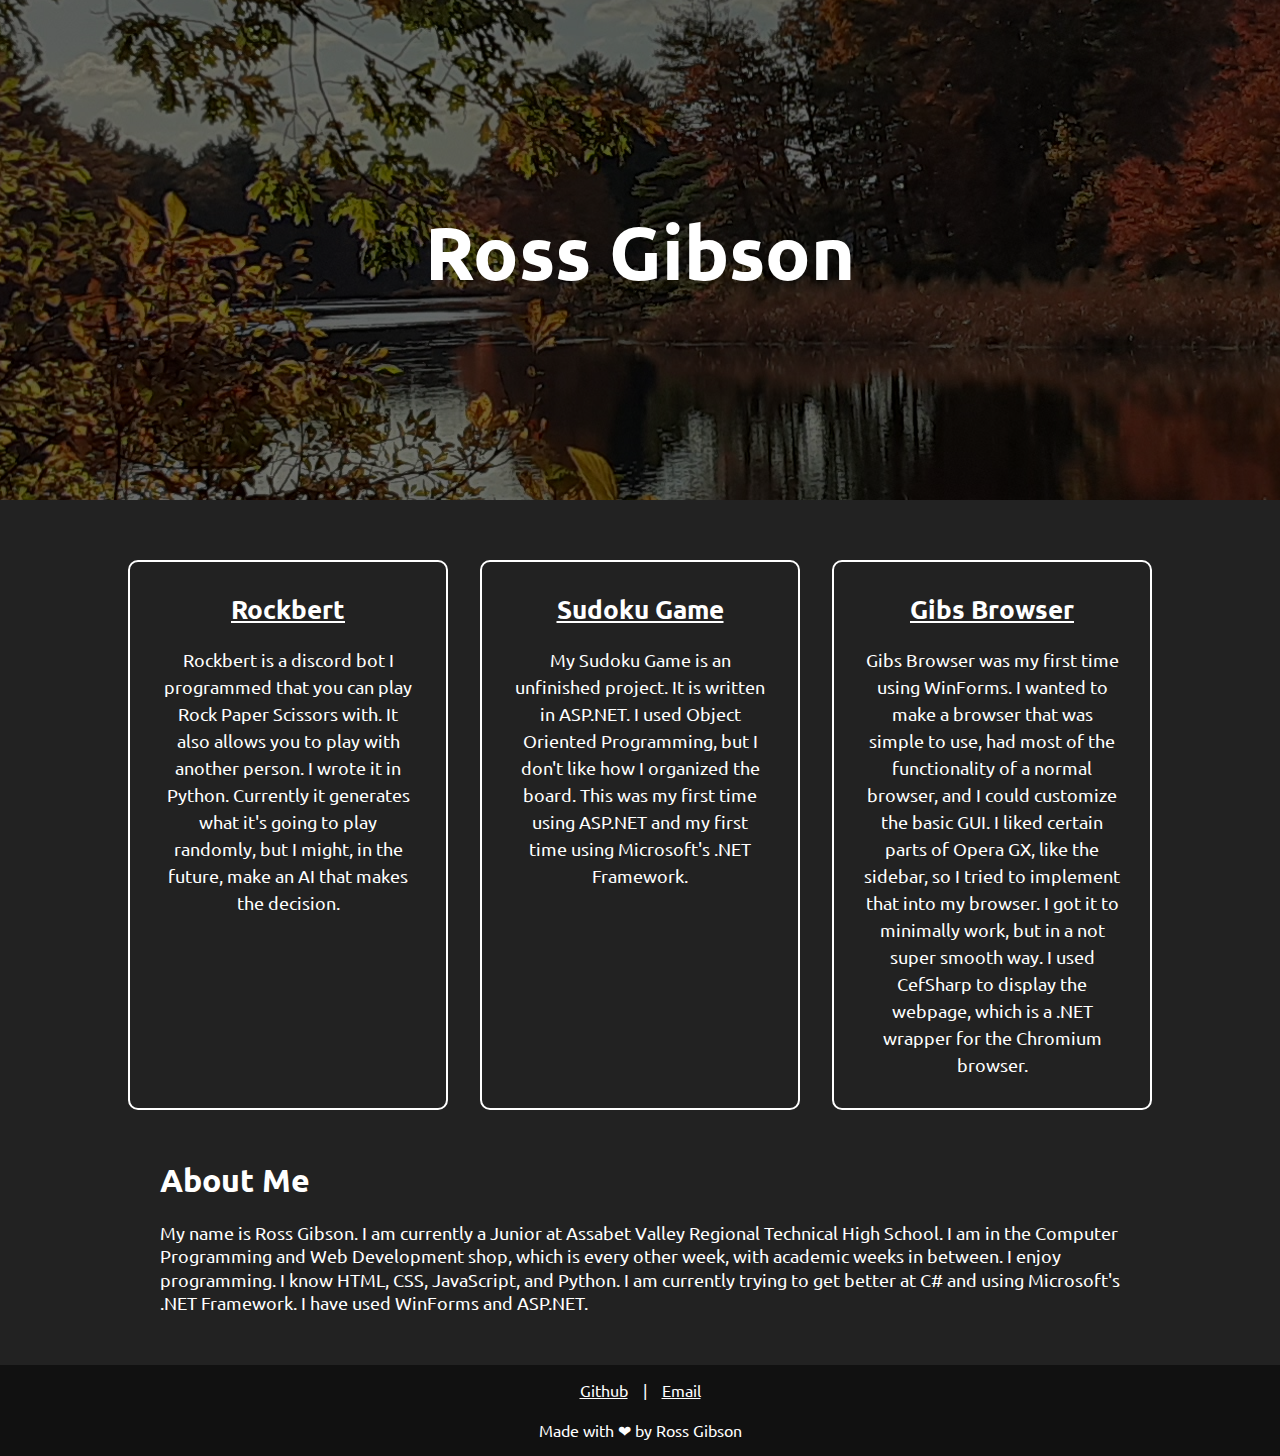
==== index.html @ e988751d "removed flask" ====
<!DOCTYPE html>
<html lang="en">

<head>
    <meta charset="UTF-8">
    <meta http-equiv="X-UA-Compatible" content="IE=edge">
    <meta name="viewport" content="width=device-width, initial-scale=1.0">
    <link rel="stylesheet" href="index.css">
    <title>Ross Gibson</title>
</head>

<body>
    <header>
        <div>
            <h1>Ross Gibson</h1>
        </div>
    </header>

    <main>
        <section>
            <div class="projects">
                <!-- <img src="plus-circle.svg"><br> -->
                <a href="https://github.com/A4R7bluep/Discord-Bots/blob/main/rpsbot.py/" target="_blank">Rockbert</a><br>
                <br>
                <p>
                    Rockbert is a discord bot I programmed that you can play Rock Paper Scissors with.
                    It also allows you to play with another person. I wrote it in Python. Currently it generates what it's going to play randomly,
                    but I might, in the future, make an AI that makes the decision.
                </p>
            </div>

            <div class="projects">
                <!-- <img src="plus-circle.svg"><br> -->
                <a href="https://www.github.com/A4R7bluep/SudokuGameDOTNET" target="_blank">Sudoku Game</a><br>
                <br>
                <p>
                    My Sudoku Game is an unfinished project. It is written in ASP.NET. I used Object Oriented Programming, 
                    but I don't like how I organized the board. This was my first time using ASP.NET and my first time using Microsoft's .NET Framework.
                </p>
            </div>

            <div class="projects">
                <!-- <img src="plus-circle.svg"><br> -->
                <a href="https://github.com/A4R7bluep/MyBrowser" target="_blank">Gibs Browser</a><br>
                <br>
                <p>
                    Gibs Browser was my first time using WinForms. I wanted to make a browser that was simple to use, 
                    had most of the functionality of a normal browser, and I could customize the basic GUI.
                    I liked certain parts of Opera GX, like the sidebar, so I tried to implement that into my browser. I got it to minimally work, but in a not super smooth way.
                    I used CefSharp to display the webpage, which is a .NET wrapper for the Chromium browser.
                </p>
            </div>
        </section>

        <article>
            <h1>About Me</h1><br>
            <p>
                My name is Ross Gibson. I am currently a Junior at Assabet Valley Regional Technical High School. 
                I am in the Computer Programming and Web Development shop, which is every other week, with academic weeks in between.
                I enjoy programming. I know HTML, CSS, JavaScript, and Python. I am currently trying to get better at C# and
                using Microsoft's .NET Framework. I have used WinForms and ASP.NET.
            </p>
        </article>
    </main>
    <footer>
        <p>
            <a href="https://www.github.com/A4R7bluep" target="_blank">Github</a>|<a href="mailto:rossgibson256@gmail.com" target="_blank">Email</a>
        </p><br>
        <p>Made with ❤ by Ross Gibson</p>
    </footer>
</body>

</html>
---- index.css ----
@import url('https://fonts.googleapis.com/css2?family=Ubuntu&display=swap');

* {
    padding: 0;
    margin: 0;
    font-family: "Ubuntu", sans-serif;
    /* border: 1px solid black; */
}

body {
    background-color: #222222;
}

header {
    background: url("header.jpg") no-repeat fixed;
    background-position: bottom center;
    height: 500px;
}

header div {
    background: rgba(0, 0, 0, 0.5);
    width: 100%;
    height: 100%;
    display: flex;
    justify-content: center;
    align-items: center;
}

header div h1 {
    color: white;
    text-align: center;
    font-size: 75px;
}

main {
    width: 80%;
    color: white;
    margin-left: auto;
    margin-right: auto;
}

section {
    display: flex;
    flex-wrap: wrap;
    justify-content: space-between;
    align-content: space-around;
}

div.projects {
    border: 2px solid white;
    padding: 30px;
    border-radius: 10px;
    width: 25%;
    text-align: center;
    float: left;
    margin-top: 60px;
    transition: background-color 0.5s;
}

div.projects a {
    font-size: 26px;
    color: white;
    font-weight: bold;
}

div.projects p {
    font-size: 18px;
    line-height: 1.5;
}

div.projects img {
    width: 150px;
    height: 150px;
    margin: 15px;
}

div.projects:hover {
    background-color: #111111;
}

article {
    margin-top: 50px;
    padding-bottom: 50px;
    max-width: 960px;
    margin-left: auto;
    margin-right: auto;
}

article h1 {
    font-size: 32px;
}

article p {
    font-size: 18px;
    line-height: 1.3;
}

footer,
footer a {
    color: white;
    text-align: center;
    padding: 15px;
    background-color: #111111;
}

/* Phone Styles */

@media screen and (max-device-width: 1199px) {
    div.projects {
        width: 40%;
    }
}

@media screen and (max-device-width: 799px) {
    header div h1 {
        font-size: 50px;
    }

    header {
        height: 200px;
    }

    div.projects {
        width: 100%;
        margin-top: 50px;
    }
}
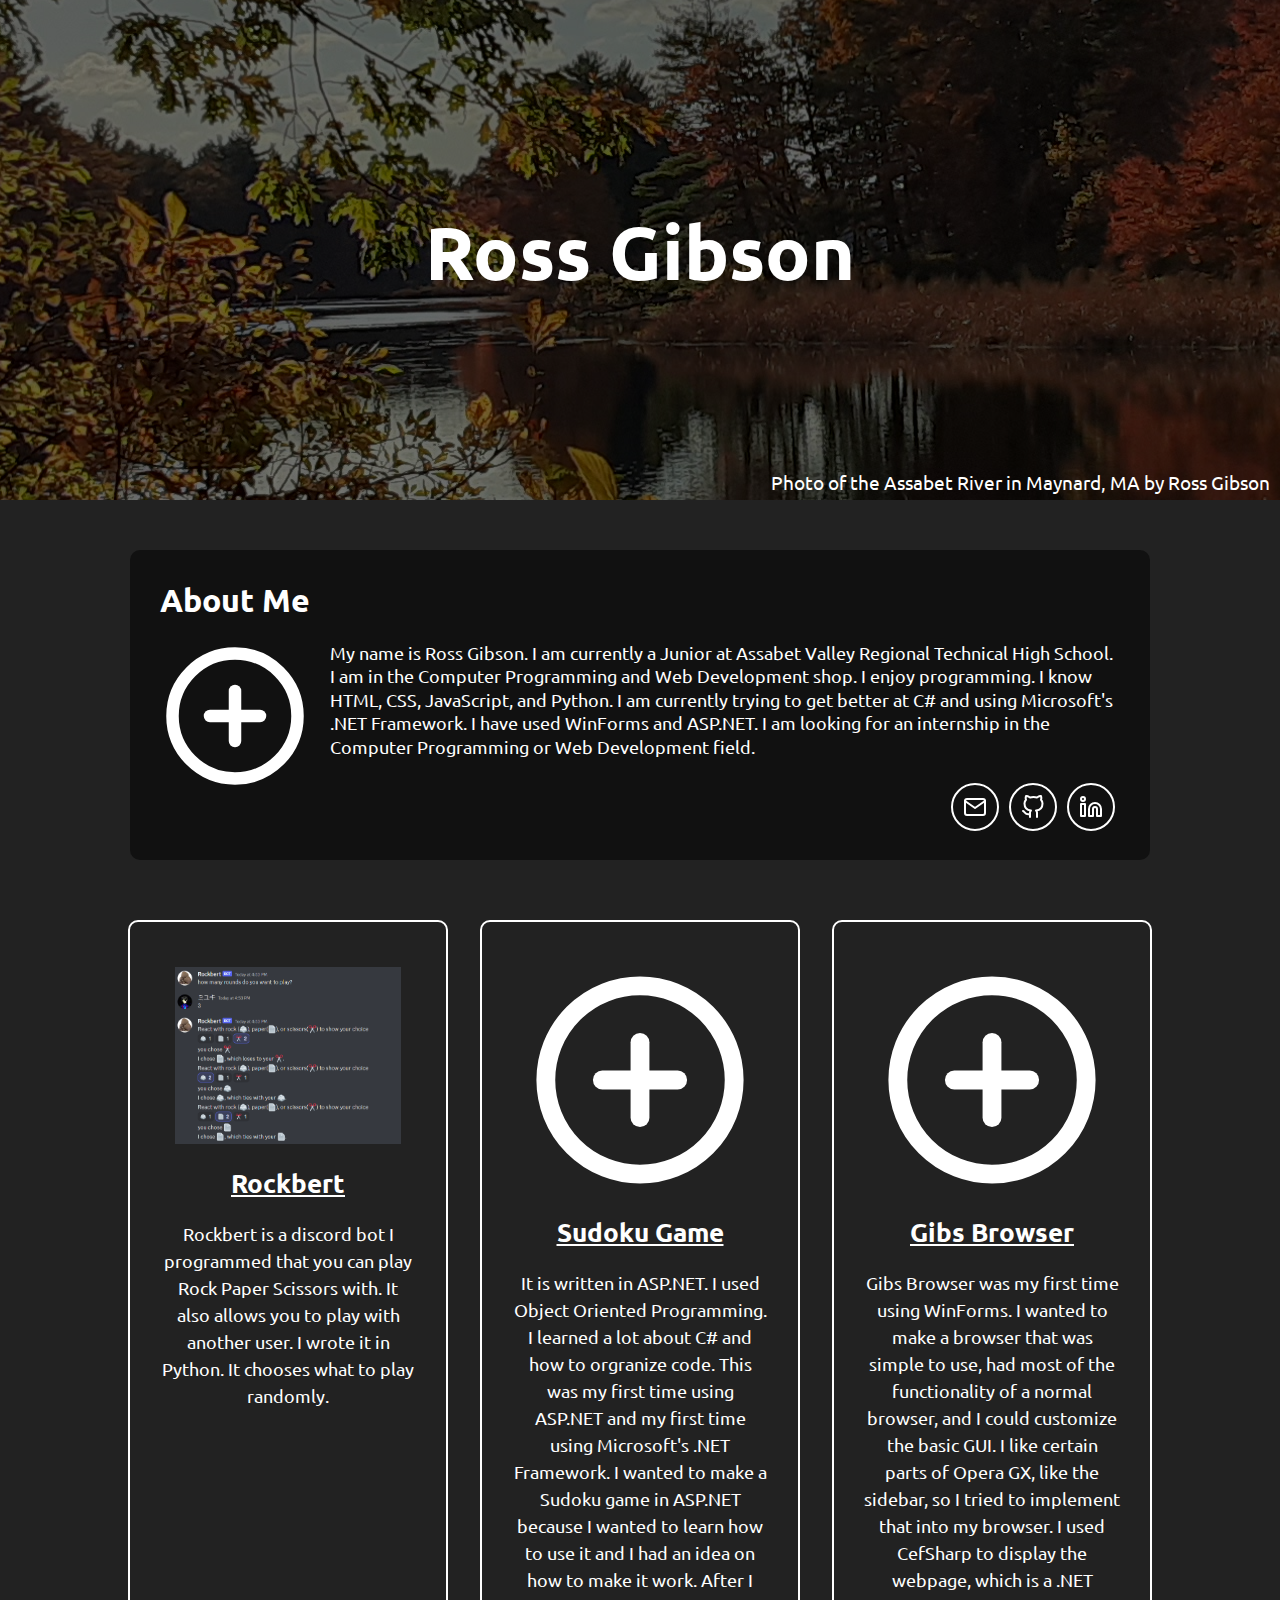
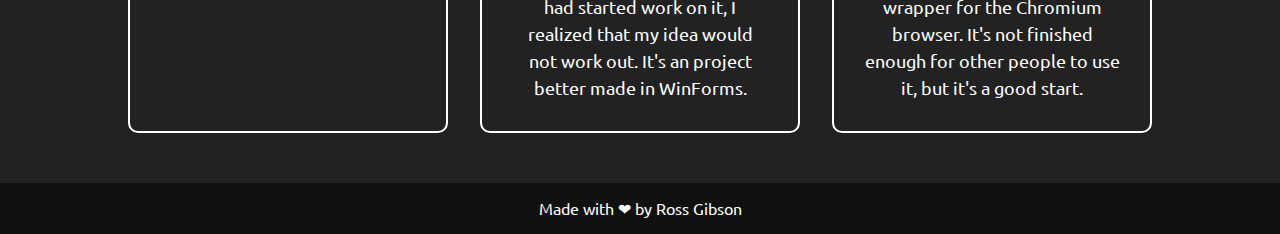
==== commit 61295dcb: "updated" ====
--- a/index.html
+++ b/index.html
@@ -13,59 +13,73 @@
     <header>
         <div>
             <h1>Ross Gibson</h1>
+            <h3>Photo of the Assabet River in Maynard, MA by Ross Gibson</h3>
         </div>
+
     </header>
 
     <main>
+        <article>
+            <h1>About Me</h1><br>
+            <img src="plus-circle.svg" id="userpic">
+            <p>
+                My name is Ross Gibson. I am currently a Junior at Assabet Valley Regional Technical High School.
+                I am in the Computer Programming and Web Development shop. I enjoy programming.
+                I know HTML, CSS, JavaScript, and Python. I am currently trying to get better at C# and
+                using Microsoft's .NET Framework. I have used WinForms and ASP.NET.
+                I am looking for an internship in the Computer Programming or Web Development field.
+            </p><br>
+
+            <div id="quickcontacts">
+                <a href="https://www.linkedin.com/in/ross-gibson-746a7a25b/" target="_blank"><img src="linkedin.svg" alt="Linkedin"></a>
+                <a href="https://www.github.com/A4R7bluep" target="_blank"><img src="github.svg" alt="Github"></a>
+                <a href="mailto:rossgibson256@gmail.com" target="_blank"><img src="mail.svg" alt="Email"></a>
+            </div>
+        </article>
+
         <section>
             <div class="projects">
-                <!-- <img src="plus-circle.svg"><br> -->
-                <a href="https://github.com/A4R7bluep/Discord-Bots/blob/main/rpsbot.py/" target="_blank">Rockbert</a><br>
+                <a href="rockbert.png" target="_blank" title="Click to open image in new tab"><img src="rockbert.png"></a><br>
+                <a href="https://github.com/A4R7bluep/Discord-Bots/blob/main/rpsbot.py/"
+                    target="_blank">Rockbert</a><br>
                 <br>
                 <p>
                     Rockbert is a discord bot I programmed that you can play Rock Paper Scissors with.
-                    It also allows you to play with another person. I wrote it in Python. Currently it generates what it's going to play randomly,
-                    but I might, in the future, make an AI that makes the decision.
+                    It also allows you to play with another user. I wrote it in Python. It chooses what
+                    to play randomly.
                 </p>
             </div>
 
             <div class="projects">
-                <!-- <img src="plus-circle.svg"><br> -->
+                <a href="plus-circle.svg" target="_blank" title="Click to open image in new tab"><img src="plus-circle.svg"></a><br>
                 <a href="https://www.github.com/A4R7bluep/SudokuGameDOTNET" target="_blank">Sudoku Game</a><br>
                 <br>
                 <p>
-                    My Sudoku Game is an unfinished project. It is written in ASP.NET. I used Object Oriented Programming, 
-                    but I don't like how I organized the board. This was my first time using ASP.NET and my first time using Microsoft's .NET Framework.
+                    It is written in ASP.NET. I used Object Oriented Programming. 
+                    I learned a lot about C# and how to orgranize code.
+                    This was my first time using ASP.NET and my first time using Microsoft's .NET Framework.
+                    I wanted to make a Sudoku game in ASP.NET because I wanted to learn how to use it and
+                    I had an idea on how to make it work. After I had started work on it, I realized that my idea
+                    would not work out. It's an project better made in WinForms.
                 </p>
             </div>
 
             <div class="projects">
-                <!-- <img src="plus-circle.svg"><br> -->
+                <a href="plus-circle.svg" target="_blank" title="Click to open image in new tab"><img src="plus-circle.svg"></a><br>
                 <a href="https://github.com/A4R7bluep/MyBrowser" target="_blank">Gibs Browser</a><br>
                 <br>
                 <p>
-                    Gibs Browser was my first time using WinForms. I wanted to make a browser that was simple to use, 
+                    Gibs Browser was my first time using WinForms. I wanted to make a browser that was simple to use,
                     had most of the functionality of a normal browser, and I could customize the basic GUI.
-                    I liked certain parts of Opera GX, like the sidebar, so I tried to implement that into my browser. I got it to minimally work, but in a not super smooth way.
+                    I like certain parts of Opera GX, like the sidebar, so I tried to implement that into my browser.
                     I used CefSharp to display the webpage, which is a .NET wrapper for the Chromium browser.
+                    It's not finished enough for other people to use it, but it's a good start.
                 </p>
             </div>
         </section>
 
-        <article>
-            <h1>About Me</h1><br>
-            <p>
-                My name is Ross Gibson. I am currently a Junior at Assabet Valley Regional Technical High School. 
-                I am in the Computer Programming and Web Development shop, which is every other week, with academic weeks in between.
-                I enjoy programming. I know HTML, CSS, JavaScript, and Python. I am currently trying to get better at C# and
-                using Microsoft's .NET Framework. I have used WinForms and ASP.NET.
-            </p>
-        </article>
     </main>
     <footer>
-        <p>
-            <a href="https://www.github.com/A4R7bluep" target="_blank">Github</a>|<a href="mailto:rossgibson256@gmail.com" target="_blank">Email</a>
-        </p><br>
         <p>Made with ❤ by Ross Gibson</p>
     </footer>
 </body>
--- a/index.css
+++ b/index.css
@@ -32,11 +32,59 @@
     font-size: 75px;
 }
 
+header div h3 {
+    color: white;
+    position: absolute;
+    top: 470px;
+    right: 10px;
+    font-weight: 400;
+}
+
 main {
     width: 80%;
     color: white;
     margin-left: auto;
     margin-right: auto;
+}
+
+article {
+    margin-top: 50px;
+    padding-bottom: 50px;
+    max-width: 960px;
+    margin-left: auto;
+    margin-right: auto;
+    background-color: #111111;
+    border-radius: 10px;
+    padding: 30px;
+    height: 250px;
+}
+
+article h1 {
+    font-size: 32px;
+}
+
+article img#userpic {
+    width: 150px;
+    margin-right: 20px;
+    float: left;
+}
+
+article p {
+    font-size: 18px;
+    line-height: 1.3;
+}
+
+article div#quickcontacts a {
+    border: 2px solid white;
+    border-radius: 100px;
+    float: right;
+    margin: 5px;
+    padding: 10px 10px 7px 10px;
+    transition: background-color 0.5s;
+}
+
+article div#quickcontacts a:hover {
+    background-color: rgb(0, 0, 100);
 }
 
 section {
@@ -69,38 +117,20 @@
 }
 
 div.projects img {
-    width: 150px;
-    height: 150px;
     margin: 15px;
+    width: calc(100% - 30px)
 }
 
 div.projects:hover {
     background-color: #111111;
 }
 
-article {
-    margin-top: 50px;
-    padding-bottom: 50px;
-    max-width: 960px;
-    margin-left: auto;
-    margin-right: auto;
-}
-
-article h1 {
-    font-size: 32px;
-}
-
-article p {
-    font-size: 18px;
-    line-height: 1.3;
-}
-
-footer,
-footer a {
+footer {
     color: white;
     text-align: center;
     padding: 15px;
     background-color: #111111;
+    margin-top: 50px;
 }
 
 /* Phone Styles */
@@ -112,12 +142,18 @@
 }
 
 @media screen and (max-device-width: 799px) {
+    header {
+        height: 200px;
+    }
+
+    header div h3 {
+        top: 150px;
+        font-size: 16px;
+        padding: 5px;
+    }
+
     header div h1 {
         font-size: 50px;
-    }
-
-    header {
-        height: 200px;
     }
 
     div.projects {
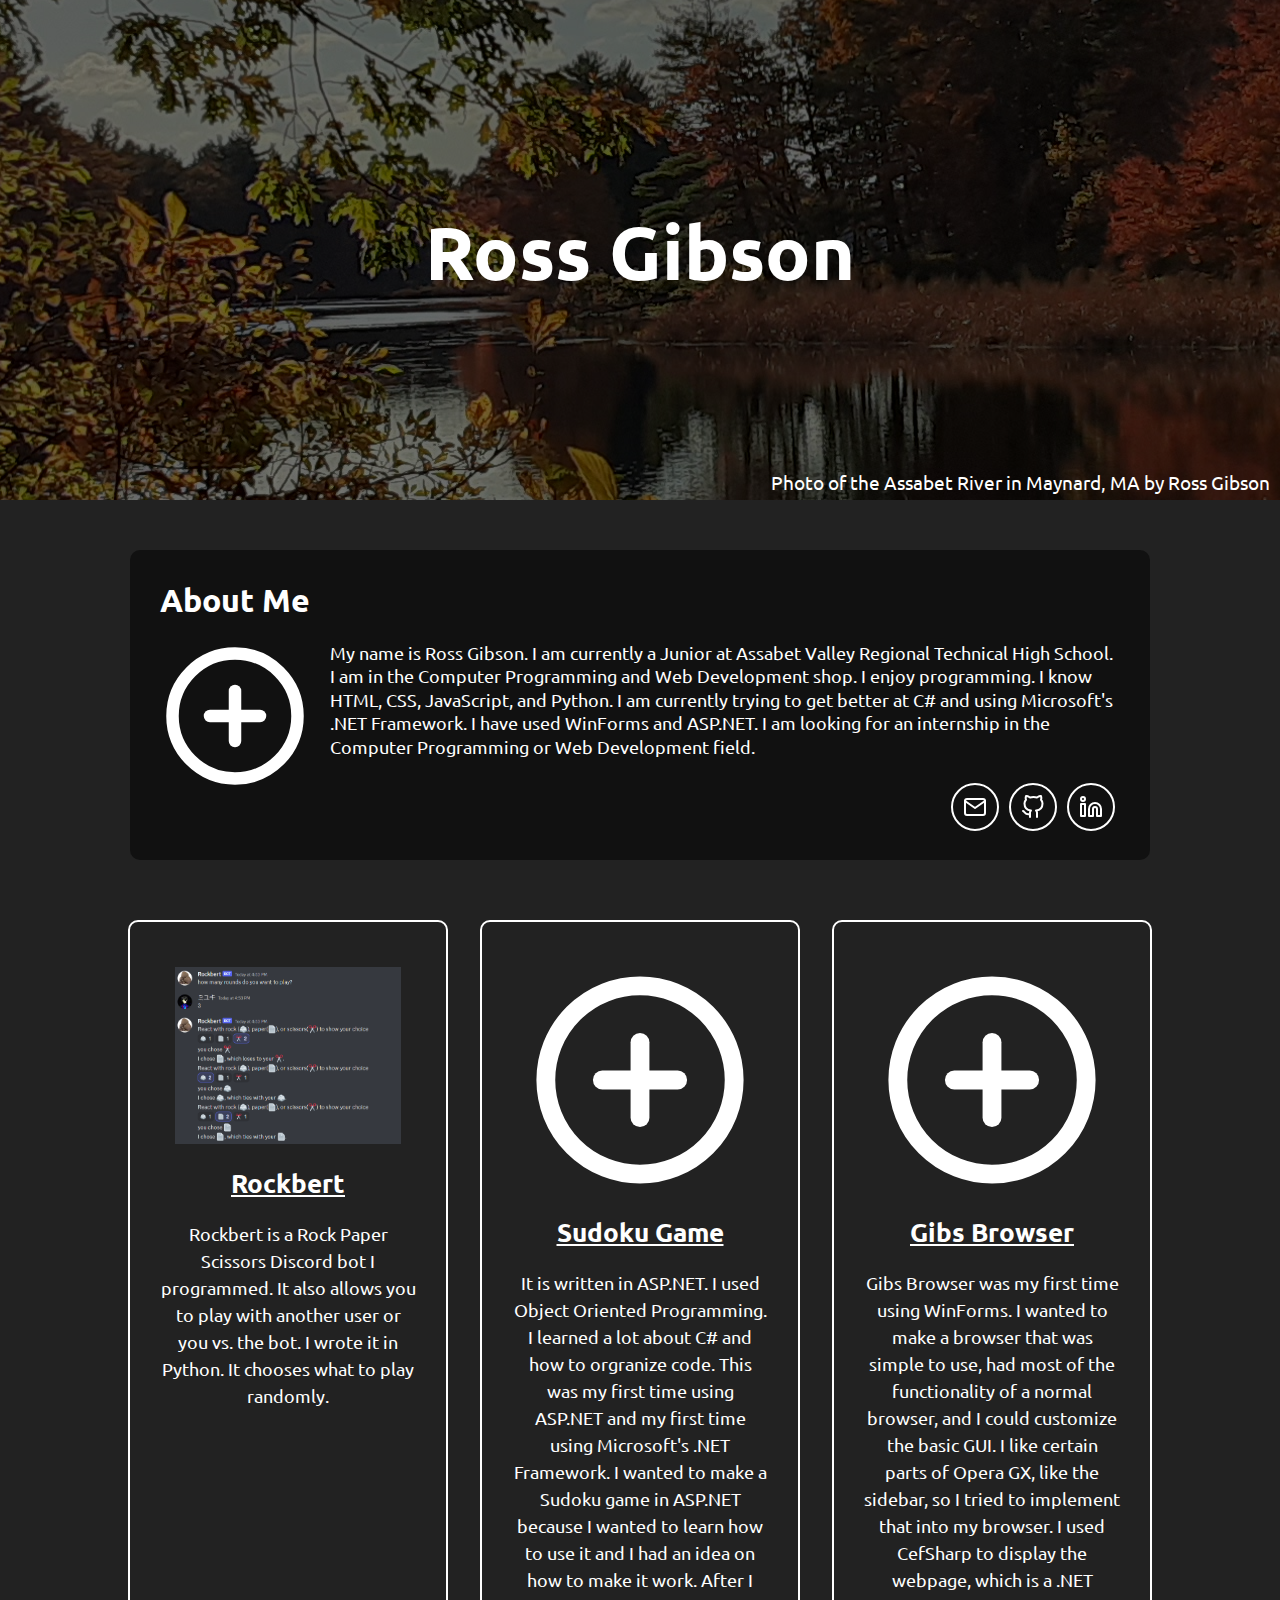
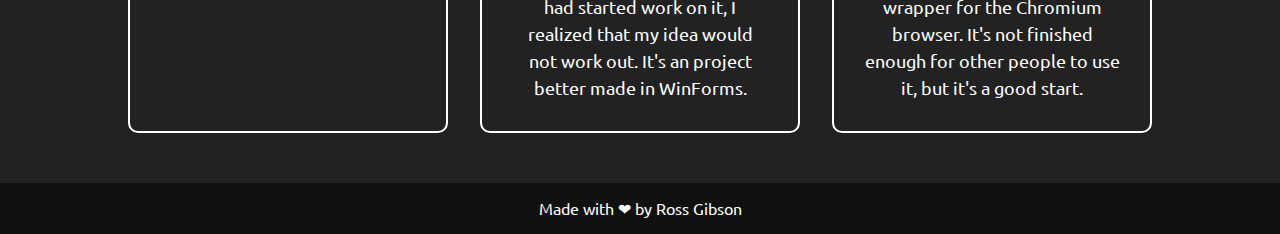
==== commit 09da869c: "updated index.html" ====
--- a/index.html
+++ b/index.html
@@ -44,8 +44,8 @@
                     target="_blank">Rockbert</a><br>
                 <br>
                 <p>
-                    Rockbert is a discord bot I programmed that you can play Rock Paper Scissors with.
-                    It also allows you to play with another user. I wrote it in Python. It chooses what
+                    Rockbert is a Rock Paper Scissors Discord bot I programmed.
+                    It also allows you to play with another user or you vs. the bot. I wrote it in Python. It chooses what
                     to play randomly.
                 </p>
             </div>
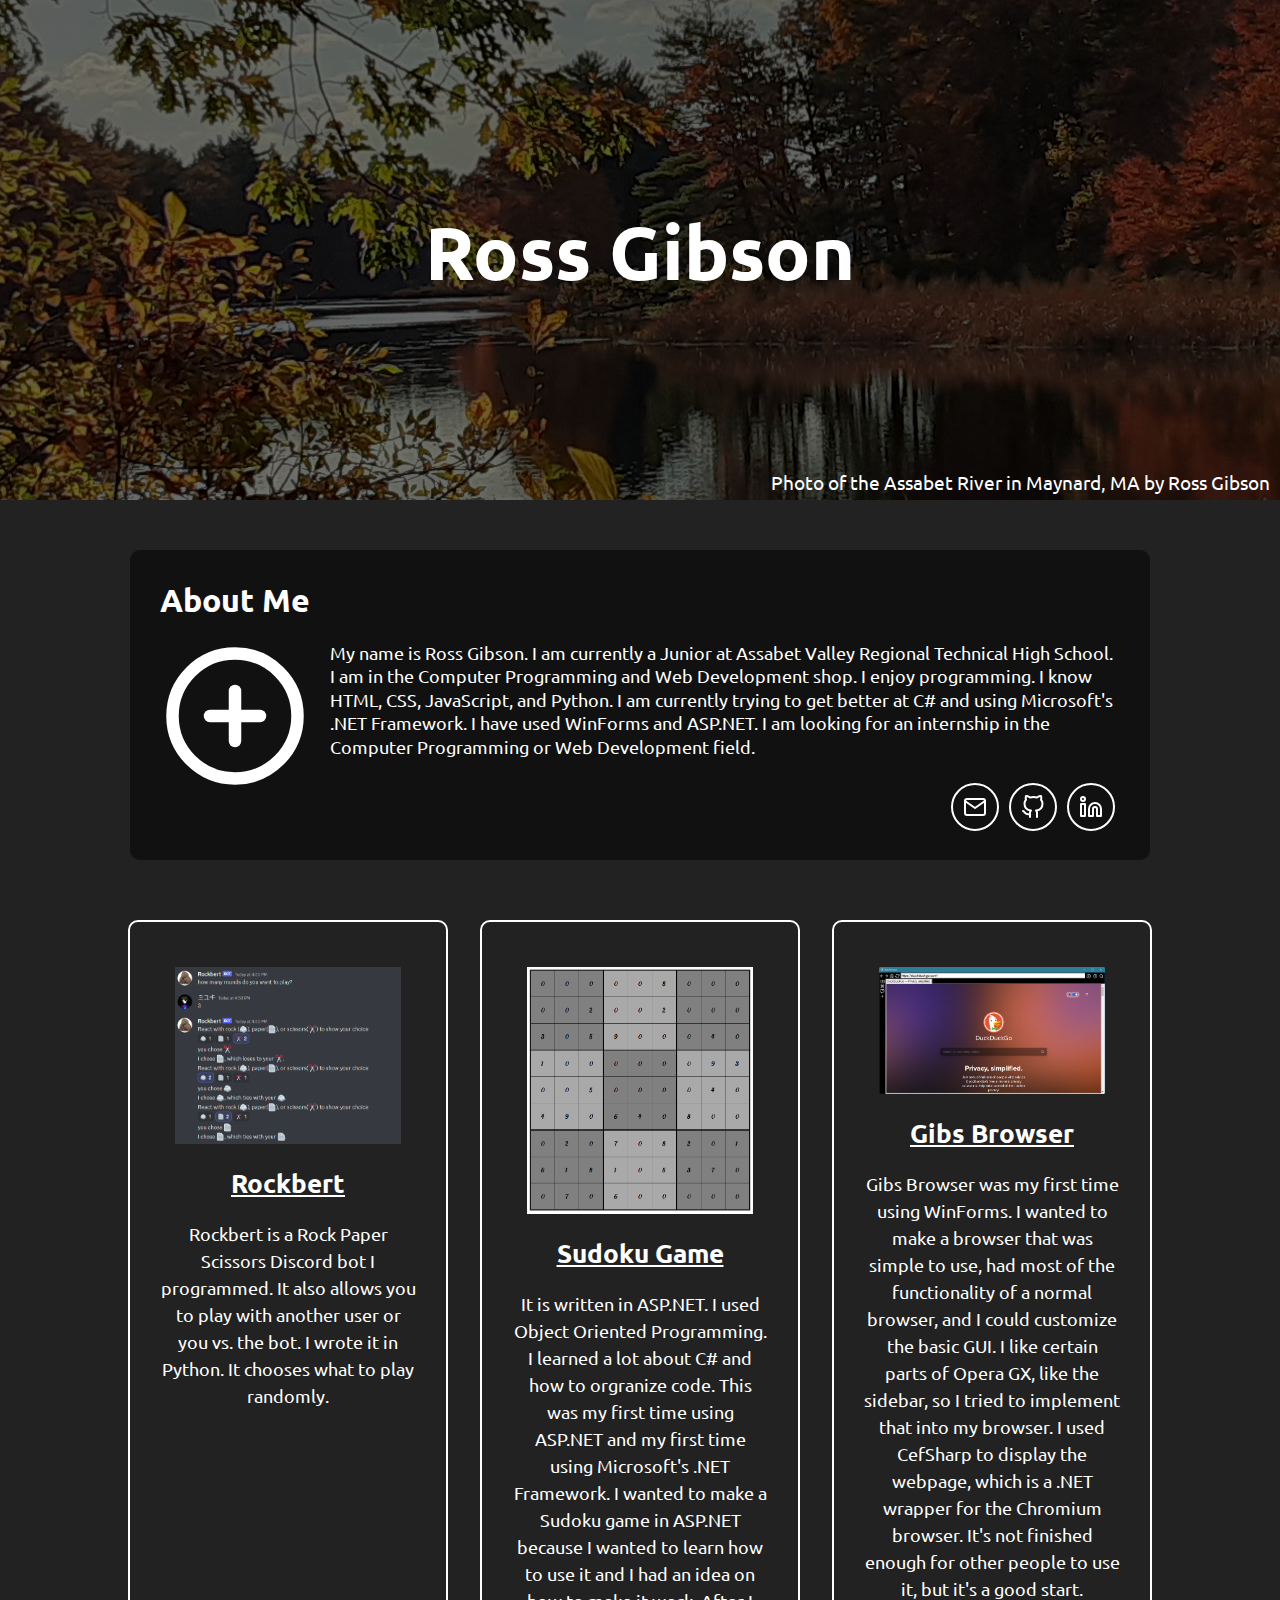
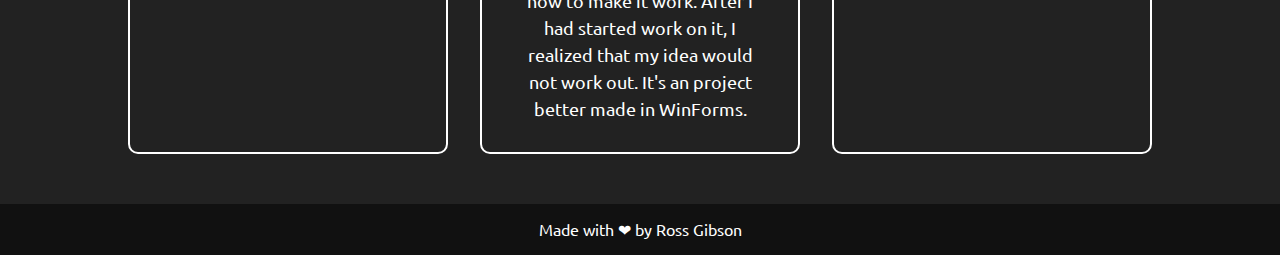
==== commit 75718414: "added images to project cards" ====
--- a/index.html
+++ b/index.html
@@ -51,7 +51,7 @@
             </div>
 
             <div class="projects">
-                <a href="plus-circle.svg" target="_blank" title="Click to open image in new tab"><img src="plus-circle.svg"></a><br>
+                <a href="sudoku.png" target="_blank" title="Click to open image in new tab"><img src="sudoku.png"></a><br>
                 <a href="https://www.github.com/A4R7bluep/SudokuGameDOTNET" target="_blank">Sudoku Game</a><br>
                 <br>
                 <p>
@@ -65,7 +65,7 @@
             </div>
 
             <div class="projects">
-                <a href="plus-circle.svg" target="_blank" title="Click to open image in new tab"><img src="plus-circle.svg"></a><br>
+                <a href="browser.png" target="_blank" title="Click to open image in new tab"><img src="browser.png"></a><br>
                 <a href="https://github.com/A4R7bluep/MyBrowser" target="_blank">Gibs Browser</a><br>
                 <br>
                 <p>
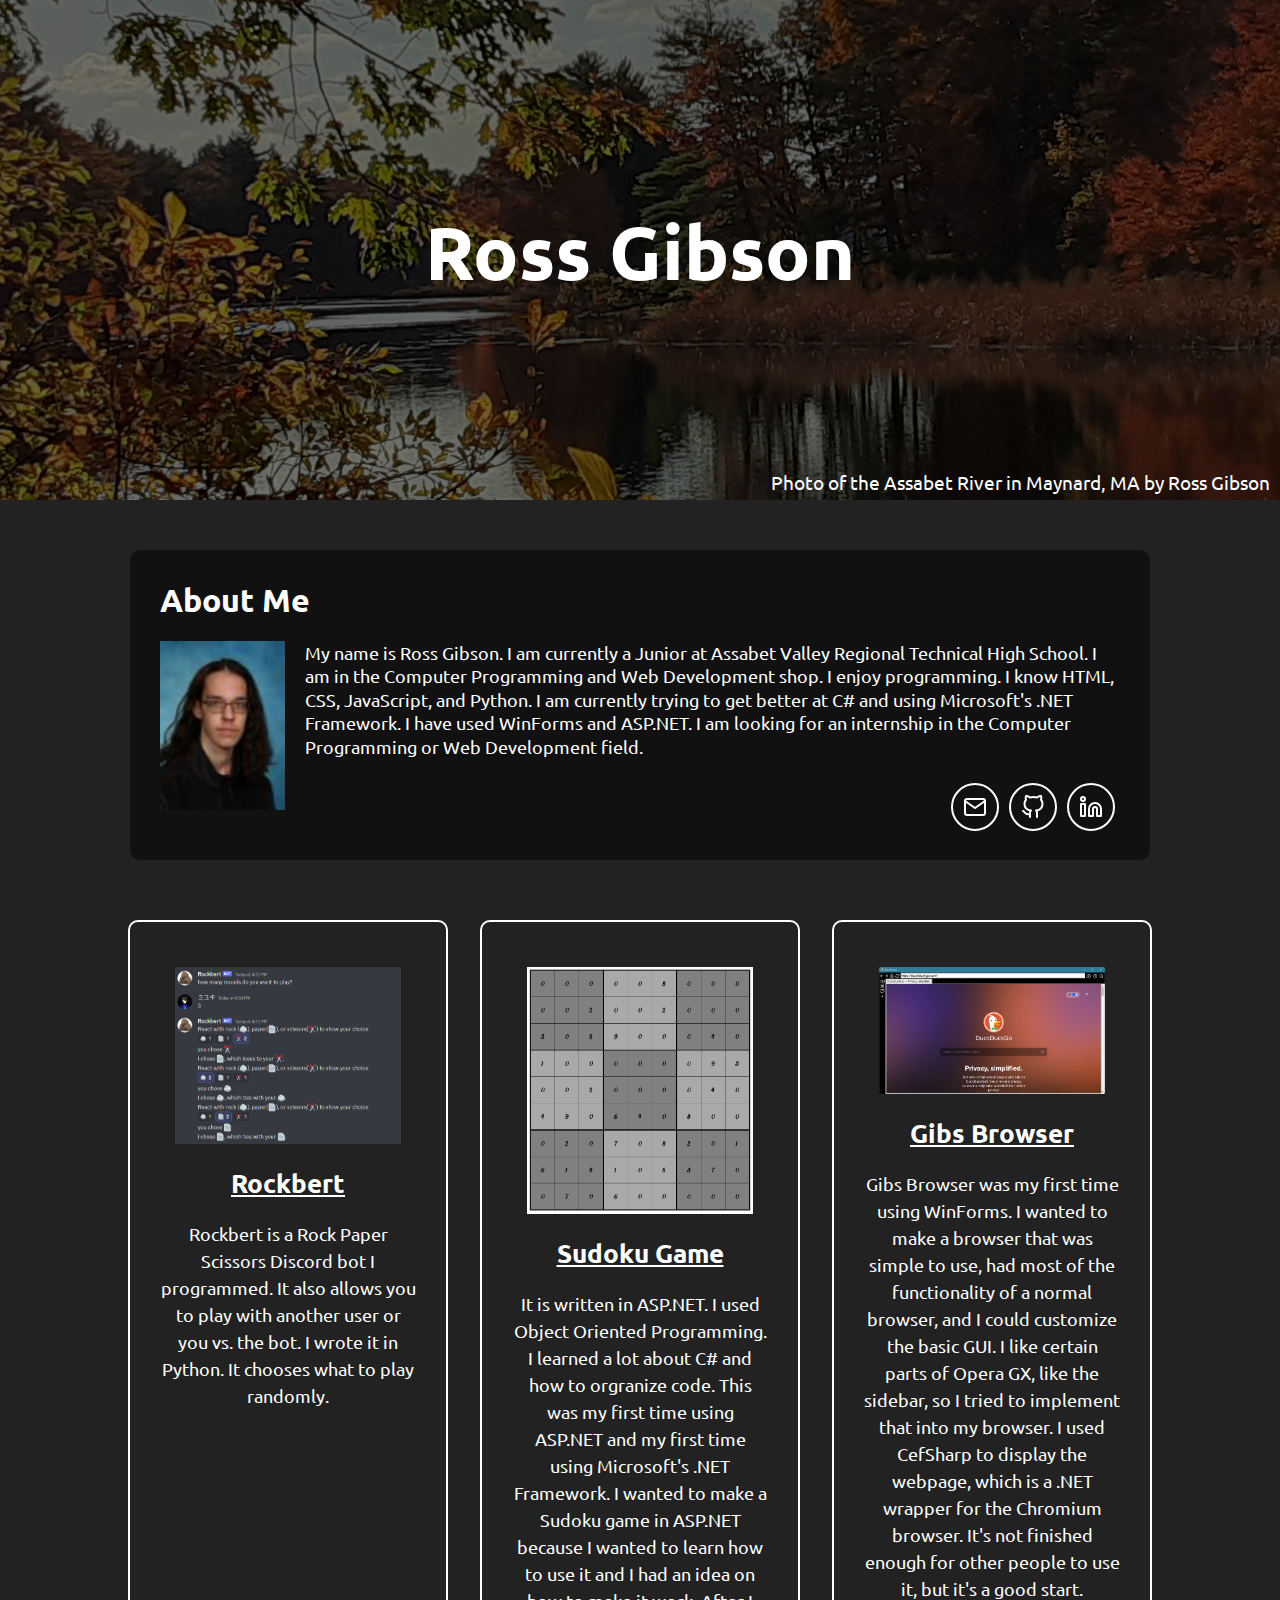
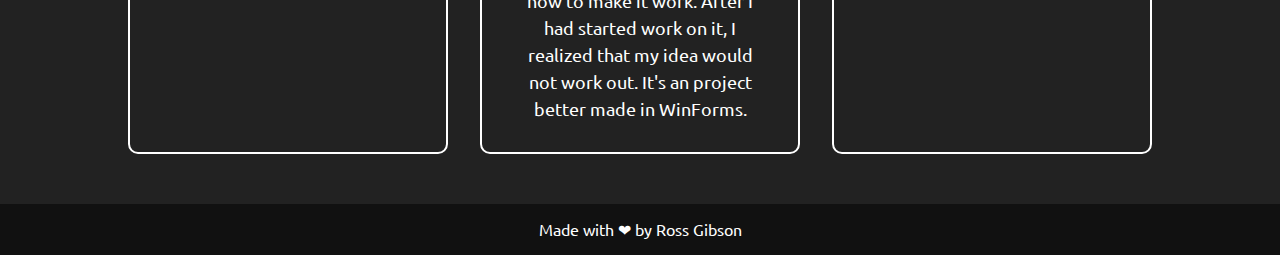
==== commit ef08666e: "added userpic" ====
--- a/index.html
+++ b/index.html
@@ -21,7 +21,7 @@
     <main>
         <article>
             <h1>About Me</h1><br>
-            <img src="plus-circle.svg" id="userpic">
+            <img src="ross.png" id="userpic">
             <p>
                 My name is Ross Gibson. I am currently a Junior at Assabet Valley Regional Technical High School.
                 I am in the Computer Programming and Web Development shop. I enjoy programming.
--- a/index.css
+++ b/index.css
@@ -64,7 +64,7 @@
 }
 
 article img#userpic {
-    width: 150px;
+    width: 125px;
     margin-right: 20px;
     float: left;
 }
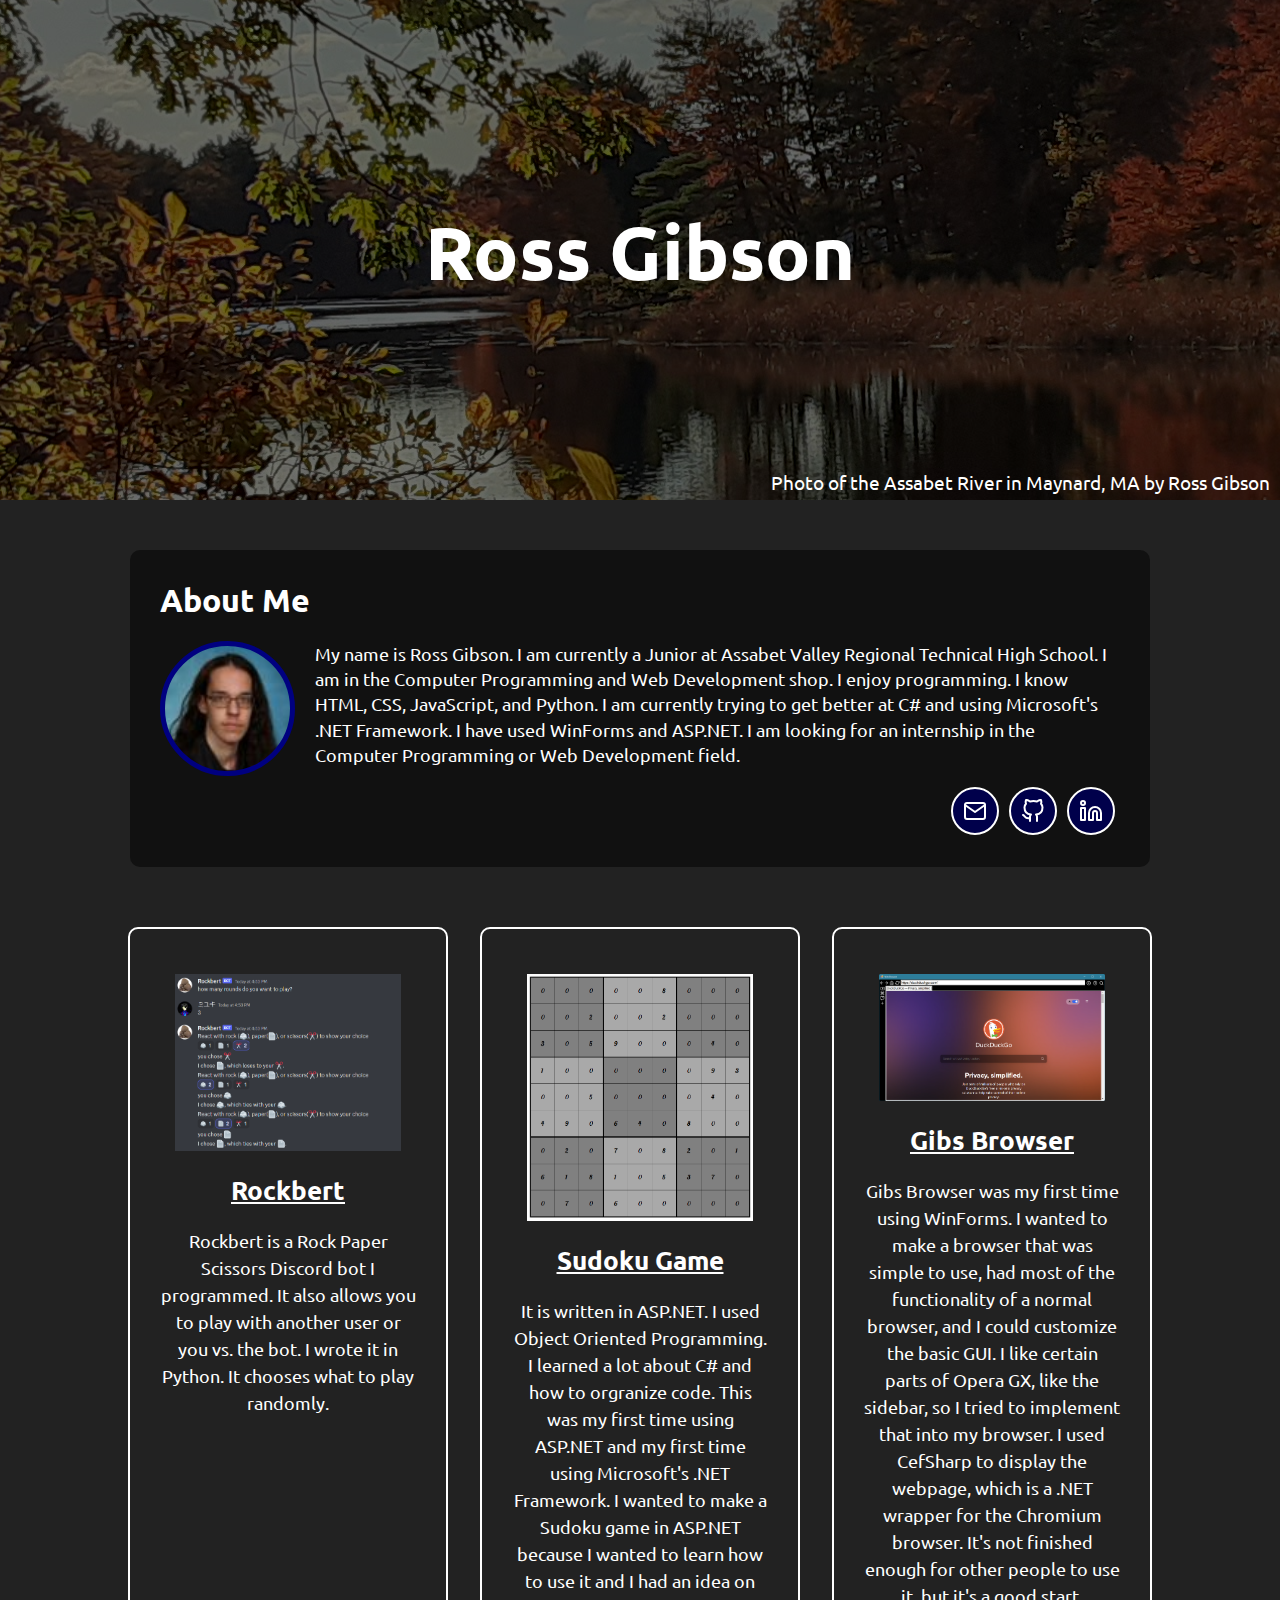
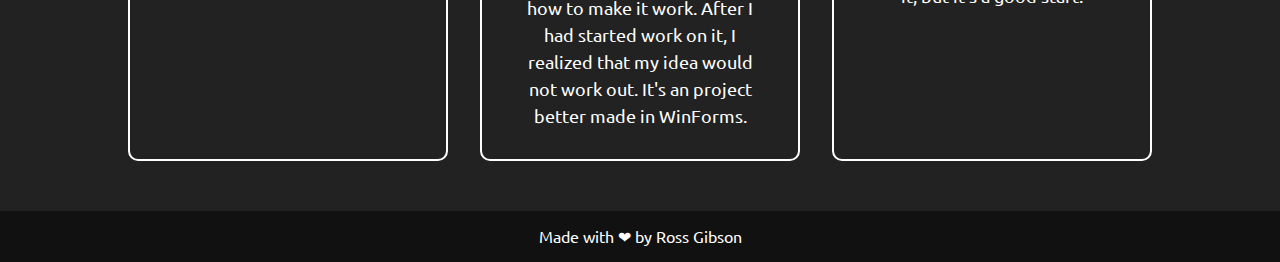
==== commit 34fa5628: "updated acticle sizing and spruced up about me" ====
--- a/index.html
+++ b/index.html
@@ -5,7 +5,7 @@
     <meta charset="UTF-8">
     <meta http-equiv="X-UA-Compatible" content="IE=edge">
     <meta name="viewport" content="width=device-width, initial-scale=1.0">
-    <link rel="stylesheet" href="index.css">
+    <link rel="stylesheet" href="index.css" ?v=1.x.x>
     <title>Ross Gibson</title>
 </head>
 
@@ -21,7 +21,7 @@
     <main>
         <article>
             <h1>About Me</h1><br>
-            <img src="ross.png" id="userpic">
+            <div id="userpic"></div>
             <p>
                 My name is Ross Gibson. I am currently a Junior at Assabet Valley Regional Technical High School.
                 I am in the Computer Programming and Web Development shop. I enjoy programming.
--- a/index.css
+++ b/index.css
@@ -56,22 +56,30 @@
     background-color: #111111;
     border-radius: 10px;
     padding: 30px;
-    height: 250px;
+    /* height: 300px; */
 }
 
 article h1 {
     font-size: 32px;
 }
 
-article img#userpic {
+article div#userpic {
+    background: url("ross.png") no-repeat center -10px / cover;
     width: 125px;
+    height: 125px;
     margin-right: 20px;
     float: left;
+    border: 5px solid navy;
+    border-radius: 125px;
 }
 
 article p {
     font-size: 18px;
-    line-height: 1.3;
+    line-height: 1.4;
+}
+
+article div#quickcontacts {
+    height: 50px;
 }
 
 article div#quickcontacts a {
@@ -79,12 +87,9 @@
     border-radius: 100px;
     float: right;
     margin: 5px;
+    margin-top: 0px;
     padding: 10px 10px 7px 10px;
-    transition: background-color 0.5s;
-}
-
-article div#quickcontacts a:hover {
-    background-color: rgb(0, 0, 100);
+    background-color: rgb(0, 0, 75);
 }
 
 section {
@@ -135,13 +140,21 @@
 
 /* Phone Styles */
 
-@media screen and (max-device-width: 1199px) {
+@media screen and (max-width: 1199px) {
+    /* article {
+        height: 325px;
+    } */
+    
     div.projects {
         width: 40%;
     }
+
+    div.projects:nth-of-type(3) {
+        width: 100%;
+    }
 }
 
-@media screen and (max-device-width: 799px) {
+@media screen and (max-width: 799px) {
     header {
         height: 200px;
     }
@@ -152,6 +165,10 @@
         padding: 5px;
     }
 
+    /* article {
+        height: 375px;
+    } */
+
     header div h1 {
         font-size: 50px;
     }
